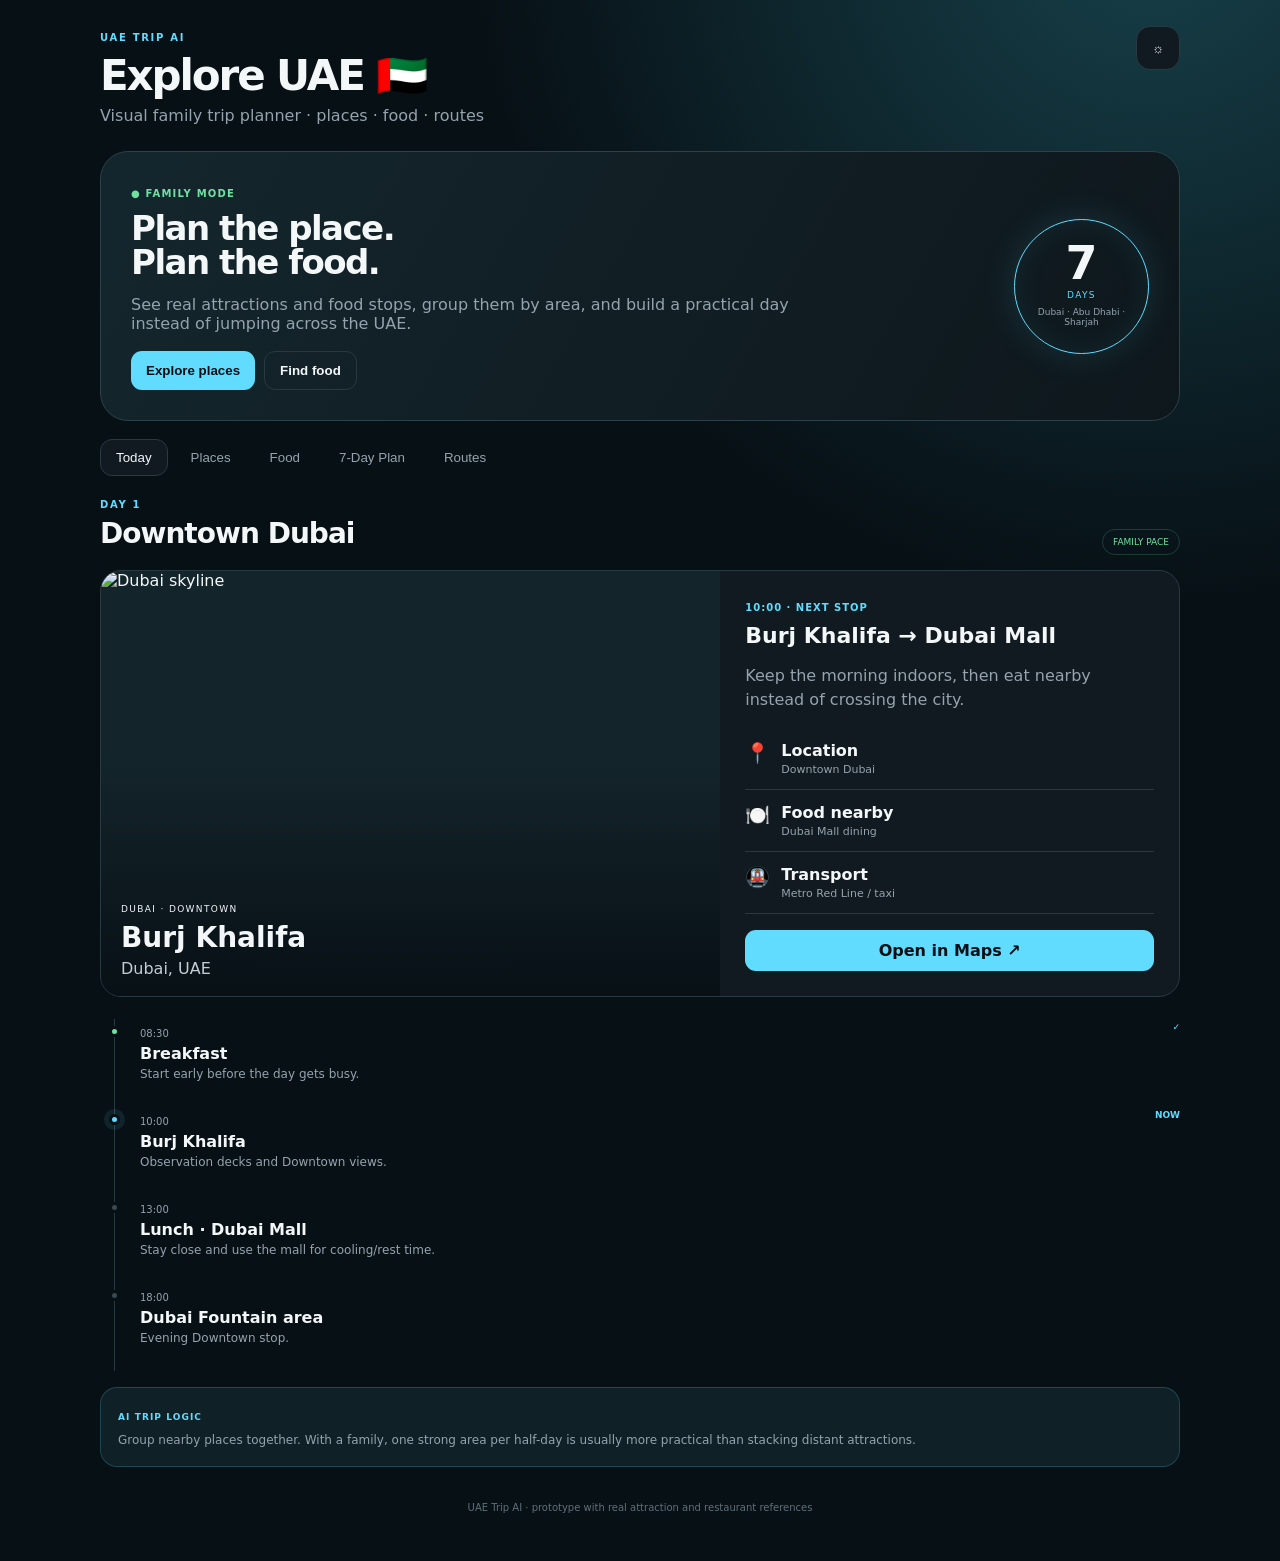
==== index.html @ 7edfc15c "Add files via upload" ====
<!doctype html>
<html lang="en">
<head>
<meta charset="utf-8"><meta name="viewport" content="width=device-width,initial-scale=1">
<meta name="theme-color" content="#081016"><title>UAE Trip AI</title>
<link rel="manifest" href="manifest.json"><link rel="stylesheet" href="style.css">
</head>
<body>
<div class="app">
<header class="topbar">
  <div><span class="eyebrow">UAE TRIP AI</span><h1>Explore UAE <span>🇦🇪</span></h1><p>Visual family trip planner · places · food · routes</p></div>
  <button id="theme" class="icon">☼</button>
</header>

<section class="hero">
  <div><span class="live">● FAMILY MODE</span><h2>Plan the place.<br>Plan the food.</h2>
  <p>See real attractions and food stops, group them by area, and build a practical day instead of jumping across the UAE.</p>
  <div class="hero-actions"><button onclick="setView('places')">Explore places</button><button class="ghost" onclick="setView('food')">Find food</button></div></div>
  <div class="hero-stat"><b>7</b><span>DAYS</span><small>Dubai · Abu Dhabi · Sharjah</small></div>
</section>

<nav class="tabs">
<button class="tab active" data-view="today">Today</button>
<button class="tab" data-view="places">Places</button>
<button class="tab" data-view="food">Food</button>
<button class="tab" data-view="plan">7-Day Plan</button>
<button class="tab" data-view="routes">Routes</button>
</nav>

<main>
<section id="today" class="view active">
<div class="section-title"><div><span class="eyebrow">DAY 1</span><h2>Downtown Dubai</h2></div><span class="badge">FAMILY PACE</span></div>
<div class="today-grid">
<div class="big-place"><img src="https://images.unsplash.com/photo-1512453979798-5ea266f8880c?auto=format&fit=crop&w=1200&q=85" alt="Dubai skyline"><div class="image-label"><small>DUBAI · DOWNTOWN</small><h3>Burj Khalifa</h3><p>Dubai, UAE</p></div></div>
<div class="today-info"><span class="time">10:00 · NEXT STOP</span><h3>Burj Khalifa → Dubai Mall</h3><p>Keep the morning indoors, then eat nearby instead of crossing the city.</p>
<div class="info-row"><span>📍</span><div><b>Location</b><small>Downtown Dubai</small></div></div>
<div class="info-row"><span>🍽️</span><div><b>Food nearby</b><small>Dubai Mall dining</small></div></div>
<div class="info-row"><span>🚇</span><div><b>Transport</b><small>Metro Red Line / taxi</small></div></div>
<a class="primary" target="_blank" href="https://www.google.com/maps/search/?api=1&query=Burj+Khalifa+Dubai">Open in Maps ↗</a></div>
</div>
<div class="timeline"><article class="stop done"><i></i><div><small>08:30</small><b>Breakfast</b><p>Start early before the day gets busy.</p></div><strong>✓</strong></article>
<article class="stop current"><i></i><div><small>10:00</small><b>Burj Khalifa</b><p>Observation decks and Downtown views.</p></div><strong>NOW</strong></article>
<article class="stop"><i></i><div><small>13:00</small><b>Lunch · Dubai Mall</b><p>Stay close and use the mall for cooling/rest time.</p></div></article>
<article class="stop"><i></i><div><small>18:00</small><b>Dubai Fountain area</b><p>Evening Downtown stop.</p></div></article></div>
<div class="ai-box"><b>AI TRIP LOGIC</b><p>Group nearby places together. With a family, one strong area per half-day is usually more practical than stacking distant attractions.</p></div>
</section>

<section id="places" class="view">
<div class="section-title"><div><span class="eyebrow">REAL PLACES</span><h2>Where do you want to go?</h2></div></div>
<div class="filters"><button class="filter active" data-city="all">All</button><button class="filter" data-city="Dubai">Dubai</button><button class="filter" data-city="Abu Dhabi">Abu Dhabi</button><button class="filter" data-city="Sharjah">Sharjah</button></div>
<div id="placeGrid" class="grid"></div>
</section>

<section id="food" class="view">
<div class="section-title"><div><span class="eyebrow">REAL FOOD STOPS</span><h2>What should we eat?</h2></div></div>
<div class="filters"><button class="food-filter active" data-type="all">All</button><button class="food-filter" data-type="Emirati">Emirati</button><button class="food-filter" data-type="Breakfast">Breakfast</button><button class="food-filter" data-type="Family">Family</button></div>
<div id="foodGrid" class="food-grid"></div>
</section>

<section id="plan" class="view">
<div class="section-title"><div><span class="eyebrow">ITINERARY</span><h2>7 days without backtracking</h2></div></div>
<div id="days"></div>
</section>

<section id="routes" class="view">
<div class="section-title"><div><span class="eyebrow">ROUTES</span><h2>Move intelligently</h2></div></div>
<div class="route-card"><span>🚇</span><div><b>Dubai Metro</b><p>Use for Downtown and major Dubai corridors.</p><small>LOW TRAFFIC · GOOD FOR FAMILIES</small></div></div>
<div class="route-card"><span>🚕</span><div><b>Taxi</b><p>Useful when the stroller, heat or multiple bags make walking impractical.</p><small>DOOR TO DOOR</small></div></div>
<div class="route-card"><span>🚗</span><div><b>Rental car</b><p>Useful for Dubai ↔ Abu Dhabi and days with several spread-out stops.</p><small>LONG DISTANCE</small></div></div>
<div class="route-map"><div class="map-line"></div><span class="pin p1">DUBAI</span><span class="pin p2">SHARJAH</span><span class="pin p3">ABU DHABI</span><div class="map-note">The route screen is ready for live Maps/transport APIs.</div></div>
</section>
</main>
<footer>UAE Trip AI · prototype with real attraction and restaurant references</footer>
</div>
<script src="app.js"></script>
</body></html>
---- style.css ----
:root{--bg:#071015;--panel:#101a20;--panel2:#15232a;--text:#f4f7f8;--muted:#94a3ad;--line:#293942;--cyan:#61dcff;--green:#6de2a2;--gold:#f1c56a}
*{box-sizing:border-box}body{margin:0;background:radial-gradient(circle at 90% -5%,#17404a 0,#071015 34%);color:var(--text);font-family:Inter,system-ui,-apple-system,BlinkMacSystemFont,"Segoe UI",sans-serif}.app{max-width:1120px;margin:auto;padding:26px 20px 48px}.topbar{display:flex;justify-content:space-between;align-items:flex-start}.eyebrow{font-size:10px;letter-spacing:.17em;color:var(--cyan);font-weight:850}.topbar h1{font-size:42px;letter-spacing:-.05em;margin:6px 0}.topbar p{color:var(--muted);margin:0}.icon{width:44px;height:44px;border:1px solid var(--line);background:var(--panel);border-radius:14px;color:var(--text)}
.hero{margin:26px 0 18px;padding:30px;border:1px solid #2c4149;border-radius:28px;background:linear-gradient(120deg,#14262d,#0e171c);display:flex;justify-content:space-between;align-items:center}.hero h2{font-size:34px;line-height:1;margin:10px 0;letter-spacing:-.045em}.hero p{color:var(--muted);max-width:670px}.live{font-size:10px;color:var(--green);font-weight:800;letter-spacing:.12em}.hero-actions{display:flex;gap:9px;margin-top:18px}.hero-actions button,.primary{border:0;border-radius:11px;padding:11px 15px;background:var(--cyan);color:#061014;font-weight:850;text-decoration:none;display:inline-block}.hero-actions .ghost{background:transparent;color:var(--text);border:1px solid var(--line)}.hero-stat{width:135px;height:135px;border-radius:50%;border:1px solid var(--cyan);box-shadow:0 0 35px #61dcff22,inset 0 0 30px #61dcff12;display:flex;flex-direction:column;align-items:center;justify-content:center;flex:none}.hero-stat b{font-size:46px;line-height:.8}.hero-stat span{font-size:9px;color:var(--cyan);letter-spacing:.15em;margin-top:9px}.hero-stat small{font-size:9px;color:var(--muted);text-align:center;margin:7px 10px 0}
.tabs{display:flex;gap:7px;overflow:auto;margin-bottom:17px}.tab,.filter,.food-filter{background:transparent;color:var(--muted);border:1px solid transparent;border-radius:12px;padding:10px 15px;white-space:nowrap}.tab.active,.filter.active,.food-filter.active{background:var(--panel);border-color:var(--line);color:var(--text)}
.view{display:none}.view.active{display:block}.section-title{display:flex;align-items:end;justify-content:space-between;margin:7px 0 15px}.section-title h2{margin:5px 0;font-size:28px;letter-spacing:-.035em}.badge{font-size:9px;color:var(--green);border:1px solid #6de2a233;padding:7px 10px;border-radius:99px}
.today-grid{display:grid;grid-template-columns:1.35fr 1fr;border:1px solid var(--line);background:var(--panel);border-radius:21px;overflow:hidden}.big-place{position:relative;min-height:350px;background:#14242b}.big-place img{width:100%;height:100%;object-fit:cover;display:block;min-height:350px}.big-place:after{content:"";position:absolute;inset:45% 0 0;background:linear-gradient(transparent,#071015)}.image-label{position:absolute;z-index:2;left:20px;bottom:18px}.image-label small{font-size:9px;letter-spacing:.15em}.image-label h3{font-size:28px;margin:5px 0}.image-label p{margin:0;color:#c3cdd2}.today-info{padding:25px}.time{font-size:10px;color:var(--cyan);font-weight:800;letter-spacing:.1em}.today-info h3{font-size:22px;margin:8px 0}.today-info>p{color:var(--muted);line-height:1.5}.info-row{display:flex;gap:11px;padding:13px 0;border-bottom:1px solid var(--line)}.info-row span{font-size:20px}.info-row b,.info-row small{display:block}.info-row small{color:var(--muted);font-size:11px;margin-top:3px}.today-info .primary{margin-top:16px;width:100%;text-align:center}
.timeline{border-left:1px solid var(--line);margin:22px 0 16px 14px;padding-left:25px}.stop{position:relative;display:grid;grid-template-columns:1fr auto;padding:3px 0 22px}.stop i{position:absolute;left:-31px;top:7px;width:11px;height:11px;border-radius:50%;background:#394952;border:3px solid var(--bg)}.stop.done i{background:var(--green)}.stop.current i{background:var(--cyan);box-shadow:0 0 0 5px #61dcff18}.stop small{font-size:10px;color:var(--muted)}.stop b{display:block;margin-top:3px}.stop p{font-size:12px;color:var(--muted);margin:4px 0}.stop strong{font-size:9px;color:var(--cyan)}.ai-box{padding:17px;border:1px solid #61dcff33;border-radius:17px;background:#0f2027}.ai-box b{font-size:9px;color:var(--cyan);letter-spacing:.12em}.ai-box p{font-size:12px;color:var(--muted);line-height:1.5;margin:7px 0 0}
.filters{display:flex;gap:7px;overflow:auto;margin-bottom:13px}.grid{display:grid;grid-template-columns:repeat(3,1fr);gap:13px}.place-card{overflow:hidden;border:1px solid var(--line);border-radius:19px;background:var(--panel);transition:.2s}.place-card:hover{transform:translateY(-2px);border-color:#61dcff55}.place-img{height:175px;background:#183039;position:relative}.place-img img{width:100%;height:100%;object-fit:cover}.place-img .city{position:absolute;left:11px;top:11px;background:#071015cc;border:1px solid #ffffff22;padding:6px 8px;border-radius:8px;font-size:9px;letter-spacing:.08em}.place-body{padding:15px}.place-body h3{margin:0;font-size:17px}.place-body p{color:var(--muted);font-size:12px;margin:5px 0 10px}.meta{display:flex;justify-content:space-between;color:var(--cyan);font-size:10px}.map-btn{display:block;margin-top:12px;text-align:center;padding:9px;border-radius:10px;border:1px solid var(--line);color:var(--text);text-decoration:none;font-size:11px}
.food-grid{display:grid;grid-template-columns:repeat(2,1fr);gap:13px}.food-card{display:flex;gap:15px;padding:13px;border:1px solid var(--line);border-radius:19px;background:var(--panel)}.food-card img{width:130px;height:130px;border-radius:14px;object-fit:cover;background:#1b2a30}.food-body h3{margin:4px 0;font-size:18px}.food-body p{color:var(--muted);font-size:12px;line-height:1.45}.food-body small{color:var(--cyan);font-size:9px;letter-spacing:.08em}.restaurant{margin-top:10px;padding-top:10px;border-top:1px solid var(--line);font-size:11px}.restaurant b{display:block}.restaurant span{color:var(--muted)}
.day{display:flex;gap:15px;align-items:center;padding:16px;border:1px solid var(--line);background:var(--panel);border-radius:17px;margin-bottom:9px}.day-num{color:var(--cyan);font-size:21px;font-weight:900;width:32px}.day-main{flex:1}.day-main b,.day-main small{display:block}.day-main small{color:var(--muted);margin-top:5px;font-size:11px}.day-arrow{color:var(--muted)}
.route-card{display:flex;gap:15px;align-items:center;padding:18px;border:1px solid var(--line);background:var(--panel);border-radius:17px;margin-bottom:10px}.route-card>span{font-size:28px}.route-card div{flex:1}.route-card p{color:var(--muted);font-size:12px;margin:4px 0}.route-card small{font-size:9px;color:var(--cyan)}.route-map{height:300px;margin-top:15px;border:1px solid var(--line);border-radius:22px;position:relative;overflow:hidden;background:radial-gradient(circle at 28% 25%,#21444f 0 3%,transparent 3.5%),radial-gradient(circle at 52% 55%,#1e3942 0 3%,transparent 3.5%),linear-gradient(140deg,#0d1a20,#132a31)}.map-line{position:absolute;width:75%;height:2px;background:linear-gradient(90deg,#61dcff,#6de2a2,#f1c56a);top:48%;left:12%;transform:rotate(8deg);box-shadow:0 0 14px #61dcff66}.pin{position:absolute;padding:8px 10px;background:#071015dd;border:1px solid var(--line);border-radius:10px;font-size:9px;font-weight:800}.p1{left:15%;top:30%}.p2{left:42%;top:43%}.p3{right:10%;top:60%}.map-note{position:absolute;bottom:13px;left:13px;right:13px;padding:10px;border-radius:10px;background:#071015dd;color:var(--muted);font-size:10px;text-align:center}
footer{text-align:center;color:#5f7079;font-size:10px;margin-top:35px}@media(max-width:760px){.app{padding:18px 13px}.topbar h1{font-size:35px}.hero{padding:22px}.hero h2{font-size:27px}.hero-stat{width:82px;height:82px}.hero-stat b{font-size:30px}.hero-stat small{display:none}.today-grid{grid-template-columns:1fr}.big-place{min-height:250px}.big-place img{min-height:250px}.grid{grid-template-columns:1fr 1fr}.food-grid{grid-template-columns:1fr}.food-card img{width:105px;height:105px}}@media(max-width:480px){.grid{grid-template-columns:1fr}.hero-stat{display:none}}
body.light{--bg:#edf2f4;--panel:#fff;--text:#152027;--muted:#60717b;--line:#dbe4e8;background:#edf2f4}
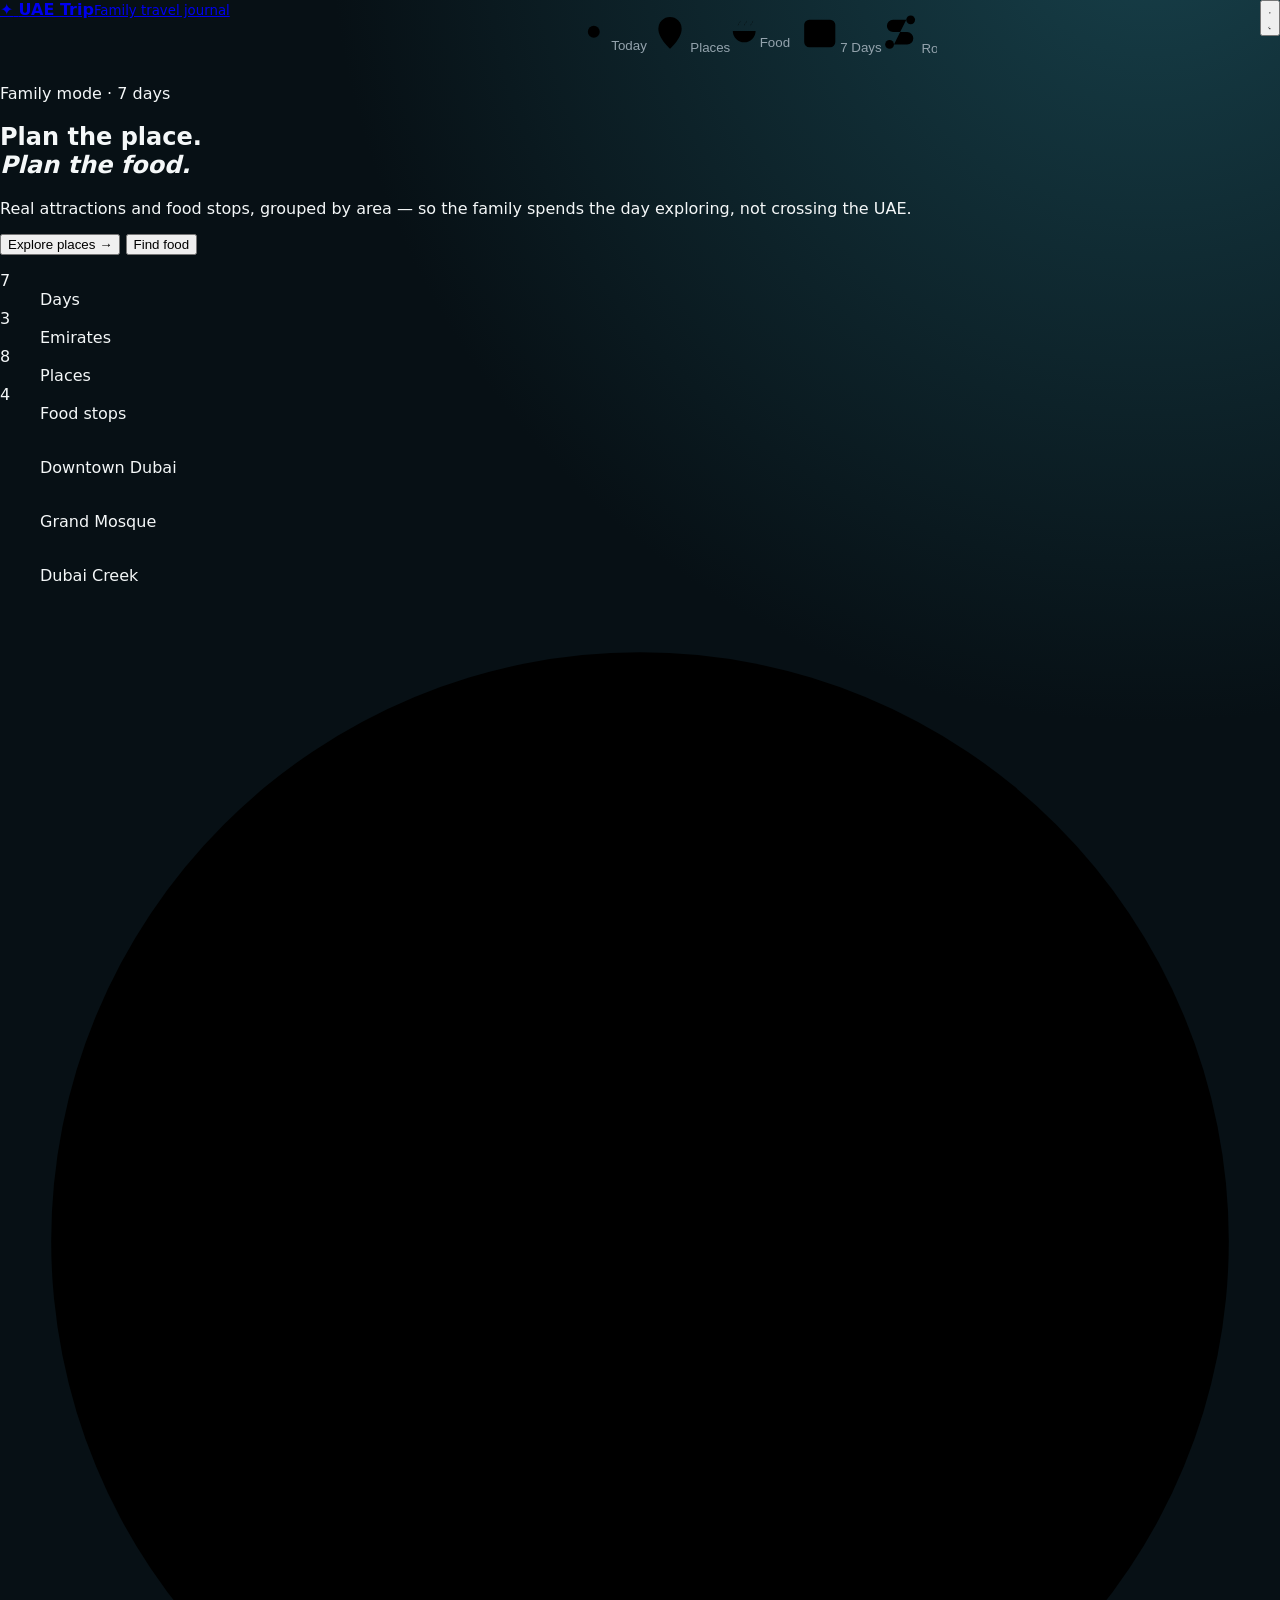
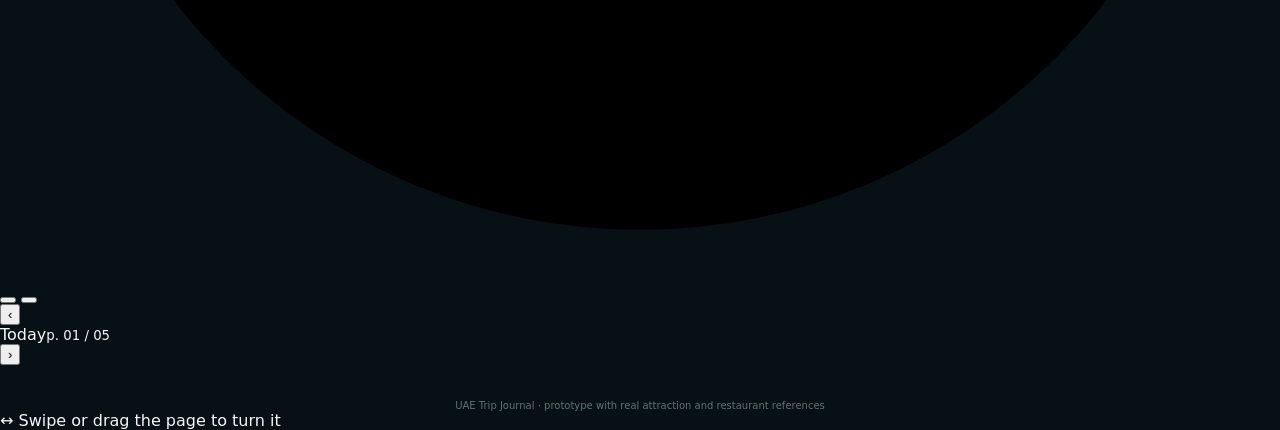
==== commit 1ebd65a3: "Update index.html" ====
--- a/index.html
+++ b/index.html
@@ -1,76 +1,218 @@
 <!doctype html>
 <html lang="en">
 <head>
-<meta charset="utf-8"><meta name="viewport" content="width=device-width,initial-scale=1">
-<meta name="theme-color" content="#081016"><title>UAE Trip AI</title>
-<link rel="manifest" href="manifest.json"><link rel="stylesheet" href="style.css">
+<meta charset="utf-8">
+<meta name="viewport" content="width=device-width,initial-scale=1,viewport-fit=cover">
+<meta name="theme-color" content="#0a0d14">
+<title>UAE Trip Journal</title>
+<link rel="manifest" href="manifest.json">
+<link rel="preconnect" href="https://fonts.googleapis.com">
+<link rel="preconnect" href="https://fonts.gstatic.com" crossorigin>
+<link href="https://fonts.googleapis.com/css2?family=Fraunces:ital,opsz,wght@0,9..144,400;0,9..144,600;0,9..144,800;1,9..144,500&family=Manrope:wght@400;500;600;700;800&display=swap" rel="stylesheet">
+<link rel="stylesheet" href="style.css">
+<script>
+  // apply theme before paint (no flash)
+  (function(){var t=null;try{t=localStorage.getItem("theme")}catch(e){}
+  if(!t)t=matchMedia("(prefers-color-scheme: light)").matches?"light":"dark";
+  document.documentElement.dataset.theme=t;})();
+</script>
 </head>
 <body>
-<div class="app">
+<div class="aurora" aria-hidden="true"><i></i><i></i><i></i></div>
+
 <header class="topbar">
-  <div><span class="eyebrow">UAE TRIP AI</span><h1>Explore UAE <span>🇦🇪</span></h1><p>Visual family trip planner · places · food · routes</p></div>
-  <button id="theme" class="icon">☼</button>
+  <a class="brand" href="#today" data-go="today">
+    <span class="brand-mark">✦</span>
+    <span class="brand-text"><b>UAE Trip</b><small>Family travel journal</small></span>
+  </a>
+
+  <nav class="tabs" role="tablist" aria-label="Journal pages">
+    <span class="glider" aria-hidden="true"></span>
+    <button class="tab" role="tab" data-view="today"><svg viewBox="0 0 24 24"><circle cx="12" cy="12" r="4"/><path d="M12 2v2M12 20v2M4.9 4.9l1.4 1.4M17.7 17.7l1.4 1.4M2 12h2M20 12h2M4.9 19.1l1.4-1.4M17.7 6.3l1.4-1.4"/></svg><span>Today</span></button>
+    <button class="tab" role="tab" data-view="places"><svg viewBox="0 0 24 24"><path d="M12 22s7-6.2 7-12a7 7 0 1 0-14 0c0 5.8 7 12 7 12z"/><circle cx="12" cy="10" r="2.5"/></svg><span>Places</span></button>
+    <button class="tab" role="tab" data-view="food"><svg viewBox="0 0 24 24"><path d="M3 11h18a9 9 0 0 1-18 0zM7 7c0-2 2-2 2-4M12 7c0-2 2-2 2-4M17 7c0-2 2-2 2-4"/></svg><span>Food</span></button>
+    <button class="tab" role="tab" data-view="plan"><svg viewBox="0 0 24 24"><rect x="3" y="5" width="18" height="16" rx="3"/><path d="M3 10h18M8 3v4M16 3v4"/></svg><span>7 Days</span></button>
+    <button class="tab" role="tab" data-view="routes"><svg viewBox="0 0 24 24"><circle cx="6" cy="19" r="2.5"/><circle cx="18" cy="5" r="2.5"/><path d="M8.5 19H16a3.5 3.5 0 0 0 0-7H8a3.5 3.5 0 0 1 0-7h7.5"/></svg><span>Routes</span></button>
+  </nav>
+
+  <button id="themeBtn" class="icon-btn" aria-label="Toggle light / dark theme">
+    <svg class="i-sun" viewBox="0 0 24 24"><circle cx="12" cy="12" r="4"/><path d="M12 2v2M12 20v2M4.9 4.9l1.4 1.4M17.7 17.7l1.4 1.4M2 12h2M20 12h2M4.9 19.1l1.4-1.4M17.7 6.3l1.4-1.4"/></svg>
+    <svg class="i-moon" viewBox="0 0 24 24"><path d="M20 14.5A8 8 0 1 1 9.5 4a6.5 6.5 0 0 0 10.5 10.5z"/></svg>
+  </button>
 </header>
 
-<section class="hero">
-  <div><span class="live">● FAMILY MODE</span><h2>Plan the place.<br>Plan the food.</h2>
-  <p>See real attractions and food stops, group them by area, and build a practical day instead of jumping across the UAE.</p>
-  <div class="hero-actions"><button onclick="setView('places')">Explore places</button><button class="ghost" onclick="setView('food')">Find food</button></div></div>
-  <div class="hero-stat"><b>7</b><span>DAYS</span><small>Dubai · Abu Dhabi · Sharjah</small></div>
+<section class="cover">
+  <div class="cover-copy">
+    <span class="kicker"><i class="pulse"></i> Family mode · 7 days</span>
+    <h1>Plan the place.<br><em>Plan the food.</em></h1>
+    <p>Real attractions and food stops, grouped by area — so the family spends the day exploring, not crossing the UAE.</p>
+    <div class="cover-actions">
+      <button class="btn btn-primary" data-go="places">Explore places <span>→</span></button>
+      <button class="btn btn-ghost" data-go="food">Find food</button>
+    </div>
+    <dl class="stats">
+      <div><dt id="statDays">7</dt><dd>Days</dd></div>
+      <div><dt>3</dt><dd>Emirates</dd></div>
+      <div><dt id="statPlaces">8</dt><dd>Places</dd></div>
+      <div><dt id="statFood">4</dt><dd>Food stops</dd></div>
+    </dl>
+  </div>
+
+  <div class="cover-art" aria-hidden="true">
+    <figure class="polaroid p1"><img src="https://images.unsplash.com/photo-1512453979798-5ea266f8880c?auto=format&fit=crop&w=700&q=80" alt=""><figcaption>Downtown Dubai</figcaption></figure>
+    <figure class="polaroid p2"><img src="https://szgmc.gov.ae/Files/uploads/images/news/2_20251003081332301.JPG" alt=""><figcaption>Grand Mosque</figcaption></figure>
+    <figure class="polaroid p3"><img src="https://images.unsplash.com/photo-1518684079-3c830dcef6f2?auto=format&fit=crop&w=700&q=80" alt=""><figcaption>Dubai Creek</figcaption></figure>
+    <svg class="stamp" viewBox="0 0 200 200">
+      <defs><path id="circ" d="M100,100 m-72,0 a72,72 0 1,1 144,0 a72,72 0 1,1 -144,0"/></defs>
+      <circle cx="100" cy="100" r="92"/><circle cx="100" cy="100" r="56"/>
+      <text><textPath href="#circ">UNITED ARAB EMIRATES · FAMILY TRIP · 2026 ·</textPath></text>
+      <text x="100" y="108" text-anchor="middle" class="stamp-mid">UAE</text>
+    </svg>
+  </div>
 </section>
 
-<nav class="tabs">
-<button class="tab active" data-view="today">Today</button>
-<button class="tab" data-view="places">Places</button>
-<button class="tab" data-view="food">Food</button>
-<button class="tab" data-view="plan">7-Day Plan</button>
-<button class="tab" data-view="routes">Routes</button>
-</nav>
-
-<main>
-<section id="today" class="view active">
-<div class="section-title"><div><span class="eyebrow">DAY 1</span><h2>Downtown Dubai</h2></div><span class="badge">FAMILY PACE</span></div>
-<div class="today-grid">
-<div class="big-place"><img src="https://images.unsplash.com/photo-1512453979798-5ea266f8880c?auto=format&fit=crop&w=1200&q=85" alt="Dubai skyline"><div class="image-label"><small>DUBAI · DOWNTOWN</small><h3>Burj Khalifa</h3><p>Dubai, UAE</p></div></div>
-<div class="today-info"><span class="time">10:00 · NEXT STOP</span><h3>Burj Khalifa → Dubai Mall</h3><p>Keep the morning indoors, then eat nearby instead of crossing the city.</p>
-<div class="info-row"><span>📍</span><div><b>Location</b><small>Downtown Dubai</small></div></div>
-<div class="info-row"><span>🍽️</span><div><b>Food nearby</b><small>Dubai Mall dining</small></div></div>
-<div class="info-row"><span>🚇</span><div><b>Transport</b><small>Metro Red Line / taxi</small></div></div>
-<a class="primary" target="_blank" href="https://www.google.com/maps/search/?api=1&query=Burj+Khalifa+Dubai">Open in Maps ↗</a></div>
+<div class="book-wrap">
+  <div class="book" id="book">
+    <div class="page-edges" aria-hidden="true"></div>
+    <div class="flip-shadow" aria-hidden="true"></div>
+
+    <!-- PAGE 1 · TODAY -->
+    <section id="today" class="view" role="tabpanel" data-label="Today">
+      <div class="page-head">
+        <div><span class="eyebrow">Day 01 · Today</span><h2>Downtown Dubai</h2></div>
+        <span class="chip chip-live"><i class="pulse"></i><span id="uaeClock">UAE time</span></span>
+      </div>
+
+      <div class="today-grid">
+        <figure class="hero-shot tilt">
+          <img src="https://images.unsplash.com/photo-1512453979798-5ea266f8880c?auto=format&fit=crop&w=1200&q=85" alt="Dubai skyline with Burj Khalifa">
+          <figcaption><small>Dubai · Downtown</small><h3>Burj Khalifa</h3><p>Dubai, UAE</p></figcaption>
+        </figure>
+        <div class="next-card">
+          <span class="eyebrow eyebrow-accent">10:00 · Next stop</span>
+          <h3>Burj Khalifa → Dubai Mall</h3>
+          <p class="muted">Keep the morning indoors, then eat nearby instead of crossing the city.</p>
+          <ul class="facts">
+            <li><span class="fi">📍</span><div><b>Location</b><small>Downtown Dubai</small></div></li>
+            <li><span class="fi">🍽️</span><div><b>Food nearby</b><small>Dubai Mall dining</small></div></li>
+            <li><span class="fi">🚇</span><div><b>Transport</b><small>Metro Red Line / taxi</small></div></li>
+          </ul>
+          <a class="btn btn-primary btn-block" target="_blank" rel="noopener" href="https://www.google.com/maps/search/?api=1&query=Burj+Khalifa+Dubai">Open in Maps <span>↗</span></a>
+        </div>
+      </div>
+
+      <ol class="timeline">
+        <li class="stop done"><time>08:30</time><div><b>Breakfast</b><p>Start early before the day gets busy.</p></div><span class="tag">Done</span></li>
+        <li class="stop current"><time>10:00</time><div><b>Burj Khalifa</b><p>Observation decks and Downtown views.</p></div><span class="tag">Now</span></li>
+        <li class="stop"><time>13:00</time><div><b>Lunch · Dubai Mall</b><p>Stay close and use the mall for cooling / rest time.</p></div></li>
+        <li class="stop"><time>18:00</time><div><b>Dubai Fountain area</b><p>Evening Downtown stop.</p></div></li>
+      </ol>
+
+      <aside class="ai-box">
+        <span class="eyebrow eyebrow-accent">✦ AI trip logic</span>
+        <p>Group nearby places together. With a family, one strong area per half-day is usually more practical than stacking distant attractions.</p>
+      </aside>
+    </section>
+
+    <!-- PAGE 2 · PLACES -->
+    <section id="places" class="view" role="tabpanel" data-label="Places">
+      <div class="page-head">
+        <div><span class="eyebrow">Real places</span><h2>Where do you want to go?</h2></div>
+        <span class="hint-inline">Tap a card to flip ↻</span>
+      </div>
+      <div class="segmented no-flip" id="cityFilter">
+        <span class="seg-glider"></span>
+        <button class="seg active" data-city="all">All</button>
+        <button class="seg" data-city="Dubai">Dubai</button>
+        <button class="seg" data-city="Abu Dhabi">Abu Dhabi</button>
+        <button class="seg" data-city="Sharjah">Sharjah</button>
+      </div>
+      <div id="placeGrid" class="place-grid"></div>
+    </section>
+
+    <!-- PAGE 3 · FOOD -->
+    <section id="food" class="view" role="tabpanel" data-label="Food">
+      <div class="page-head">
+        <div><span class="eyebrow">Real food stops</span><h2>What should we eat?</h2></div>
+      </div>
+      <div class="segmented no-flip" id="foodFilter">
+        <span class="seg-glider"></span>
+        <button class="seg active" data-type="all">All</button>
+        <button class="seg" data-type="Emirati">Emirati</button>
+        <button class="seg" data-type="Breakfast">Breakfast</button>
+        <button class="seg" data-type="Family">Family</button>
+      </div>
+      <div id="foodGrid" class="food-grid"></div>
+    </section>
+
+    <!-- PAGE 4 · PLAN -->
+    <section id="plan" class="view" role="tabpanel" data-label="7-Day Plan">
+      <div class="page-head">
+        <div><span class="eyebrow">Itinerary</span><h2>7 days without backtracking</h2></div>
+      </div>
+      <div class="plan-layout">
+        <div class="calendar no-flip">
+          <div class="cal-rings" aria-hidden="true"><i></i><i></i><i></i><i></i><i></i><i></i></div>
+          <div class="cal-stack" id="calStack"></div>
+          <div class="cal-nav">
+            <button class="round-btn" id="calPrev" aria-label="Previous day">‹</button>
+            <div class="cal-dots" id="calDots"></div>
+            <button class="round-btn" id="calNext" aria-label="Next day">›</button>
+          </div>
+        </div>
+        <ol id="days" class="day-list"></ol>
+      </div>
+    </section>
+
+    <!-- PAGE 5 · ROUTES -->
+    <section id="routes" class="view" role="tabpanel" data-label="Routes">
+      <div class="page-head">
+        <div><span class="eyebrow">Routes</span><h2>Move intelligently</h2></div>
+      </div>
+      <div class="routes-layout">
+        <div class="route-cards">
+          <article class="route-card"><span class="ri">🚇</span><div><b>Dubai Metro</b><p>Use for Downtown and major Dubai corridors.</p><small>Low traffic · good for families</small></div></article>
+          <article class="route-card"><span class="ri">🚕</span><div><b>Taxi</b><p>Useful when the stroller, heat or multiple bags make walking impractical.</p><small>Door to door</small></div></article>
+          <article class="route-card"><span class="ri">🚗</span><div><b>Rental car</b><p>Useful for Dubai ↔ Abu Dhabi and days with several spread-out stops.</p><small>Long distance</small></div></article>
+        </div>
+        <div class="route-map" id="routeMap">
+          <svg viewBox="0 0 400 300" preserveAspectRatio="xMidYMid meet" aria-label="Route map: Sharjah, Dubai, Abu Dhabi">
+            <defs>
+              <linearGradient id="rg" x1="0" x2="1"><stop offset="0" stop-color="var(--teal)"/><stop offset=".5" stop-color="var(--gold)"/><stop offset="1" stop-color="var(--coral)"/></linearGradient>
+              <pattern id="grid" width="20" height="20" patternUnits="userSpaceOnUse"><path d="M20 0H0V20" fill="none" class="map-gridline"/></pattern>
+            </defs>
+            <rect width="400" height="300" fill="url(#grid)"/>
+            <path class="sea" d="M0 0H400V40C360 60 330 70 300 95C265 125 235 150 190 170C150 190 110 205 60 225C35 235 15 250 0 262Z"/>
+            <path class="coast" d="M400 40C360 60 330 70 300 95C265 125 235 150 190 170C150 190 110 205 60 225C35 235 15 250 0 262"/>
+            <path id="routePath" class="route" d="M338 88C310 104 292 116 270 130C230 158 200 178 160 196C125 212 95 222 70 240"/>
+            <circle r="6" class="car"><animateMotion dur="7s" repeatCount="indefinite" rotate="auto" keyPoints="0;1" keyTimes="0;1" calcMode="linear"><mpath href="#routePath"/></animateMotion></circle>
+            <g class="pin" transform="translate(338 88)"><circle r="7"/><text x="-12" y="22" text-anchor="end">SHARJAH</text></g>
+            <g class="pin" transform="translate(270 130)"><circle r="7"/><text x="-4" y="24" text-anchor="end">DUBAI</text></g>
+            <g class="pin" transform="translate(70 240)"><circle r="7"/><text x="14" y="22">ABU DHABI</text></g>
+          </svg>
+          <div class="map-legend">
+            <span><b>Dubai ↔ Sharjah</b> ≈ 30 km · traffic-dependent</span>
+            <span><b>Dubai ↔ Abu Dhabi</b> ≈ 140 km · ~1.5 h drive</span>
+          </div>
+        </div>
+      </div>
+      <p class="map-note">Route screen is ready for live Maps / transport APIs.</p>
+    </section>
+
+    <button class="corner corner-next" aria-label="Next page"><span></span></button>
+    <button class="corner corner-prev" aria-label="Previous page"><span></span></button>
+  </div>
+
+  <div class="pager">
+    <button class="round-btn" id="pagePrev" aria-label="Previous page">‹</button>
+    <div class="pager-mid"><span id="pageLabel">Today</span><small id="pageNo">p. 01 / 05</small></div>
+    <button class="round-btn" id="pageNext" aria-label="Next page">›</button>
+  </div>
 </div>
-<div class="timeline"><article class="stop done"><i></i><div><small>08:30</small><b>Breakfast</b><p>Start early before the day gets busy.</p></div><strong>✓</strong></article>
-<article class="stop current"><i></i><div><small>10:00</small><b>Burj Khalifa</b><p>Observation decks and Downtown views.</p></div><strong>NOW</strong></article>
-<article class="stop"><i></i><div><small>13:00</small><b>Lunch · Dubai Mall</b><p>Stay close and use the mall for cooling/rest time.</p></div></article>
-<article class="stop"><i></i><div><small>18:00</small><b>Dubai Fountain area</b><p>Evening Downtown stop.</p></div></article></div>
-<div class="ai-box"><b>AI TRIP LOGIC</b><p>Group nearby places together. With a family, one strong area per half-day is usually more practical than stacking distant attractions.</p></div>
-</section>
-
-<section id="places" class="view">
-<div class="section-title"><div><span class="eyebrow">REAL PLACES</span><h2>Where do you want to go?</h2></div></div>
-<div class="filters"><button class="filter active" data-city="all">All</button><button class="filter" data-city="Dubai">Dubai</button><button class="filter" data-city="Abu Dhabi">Abu Dhabi</button><button class="filter" data-city="Sharjah">Sharjah</button></div>
-<div id="placeGrid" class="grid"></div>
-</section>
-
-<section id="food" class="view">
-<div class="section-title"><div><span class="eyebrow">REAL FOOD STOPS</span><h2>What should we eat?</h2></div></div>
-<div class="filters"><button class="food-filter active" data-type="all">All</button><button class="food-filter" data-type="Emirati">Emirati</button><button class="food-filter" data-type="Breakfast">Breakfast</button><button class="food-filter" data-type="Family">Family</button></div>
-<div id="foodGrid" class="food-grid"></div>
-</section>
-
-<section id="plan" class="view">
-<div class="section-title"><div><span class="eyebrow">ITINERARY</span><h2>7 days without backtracking</h2></div></div>
-<div id="days"></div>
-</section>
-
-<section id="routes" class="view">
-<div class="section-title"><div><span class="eyebrow">ROUTES</span><h2>Move intelligently</h2></div></div>
-<div class="route-card"><span>🚇</span><div><b>Dubai Metro</b><p>Use for Downtown and major Dubai corridors.</p><small>LOW TRAFFIC · GOOD FOR FAMILIES</small></div></div>
-<div class="route-card"><span>🚕</span><div><b>Taxi</b><p>Useful when the stroller, heat or multiple bags make walking impractical.</p><small>DOOR TO DOOR</small></div></div>
-<div class="route-card"><span>🚗</span><div><b>Rental car</b><p>Useful for Dubai ↔ Abu Dhabi and days with several spread-out stops.</p><small>LONG DISTANCE</small></div></div>
-<div class="route-map"><div class="map-line"></div><span class="pin p1">DUBAI</span><span class="pin p2">SHARJAH</span><span class="pin p3">ABU DHABI</span><div class="map-note">The route screen is ready for live Maps/transport APIs.</div></div>
-</section>
-</main>
-<footer>UAE Trip AI · prototype with real attraction and restaurant references</footer>
-</div>
+
+<footer class="foot">UAE Trip Journal · prototype with real attraction and restaurant references</footer>
+<div class="toast" id="toast" role="status">↔ Swipe or drag the page to turn it</div>
+
 <script src="app.js"></script>
-</body></html>+</body>
+</html>
